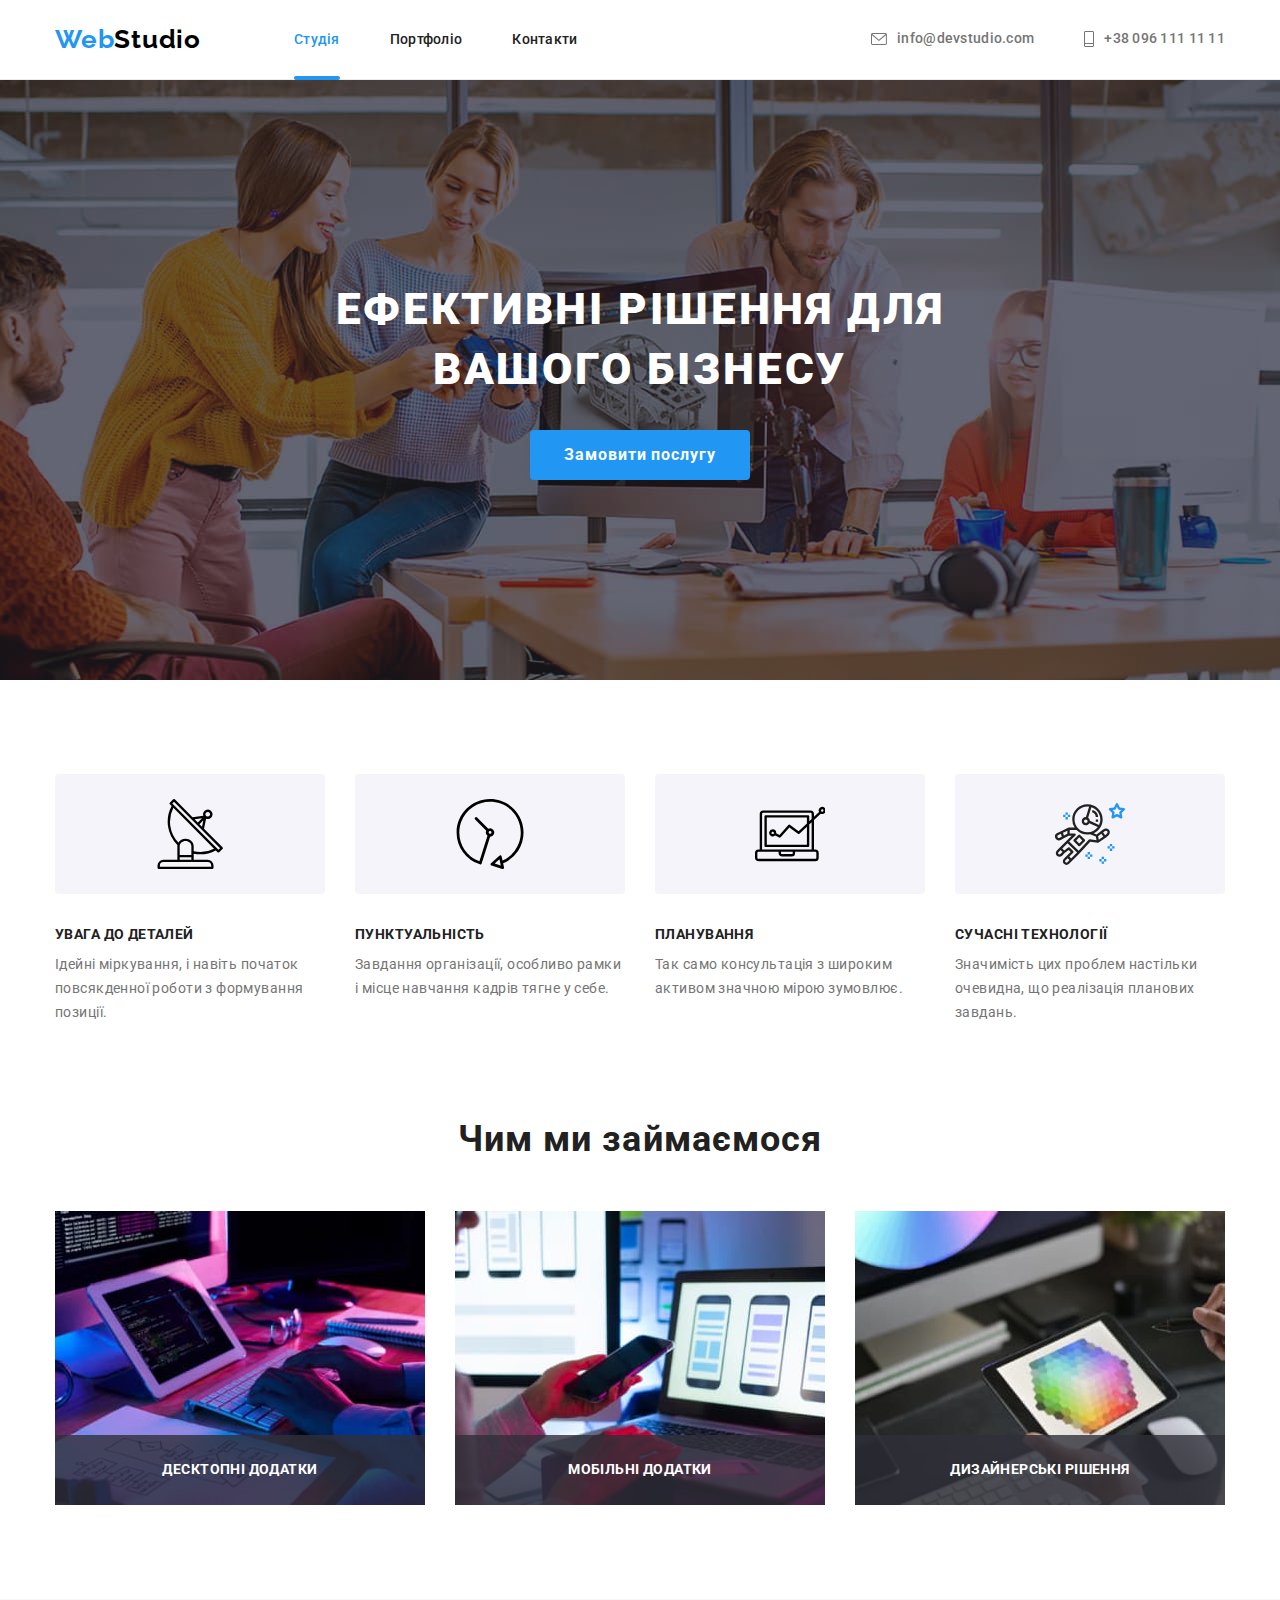
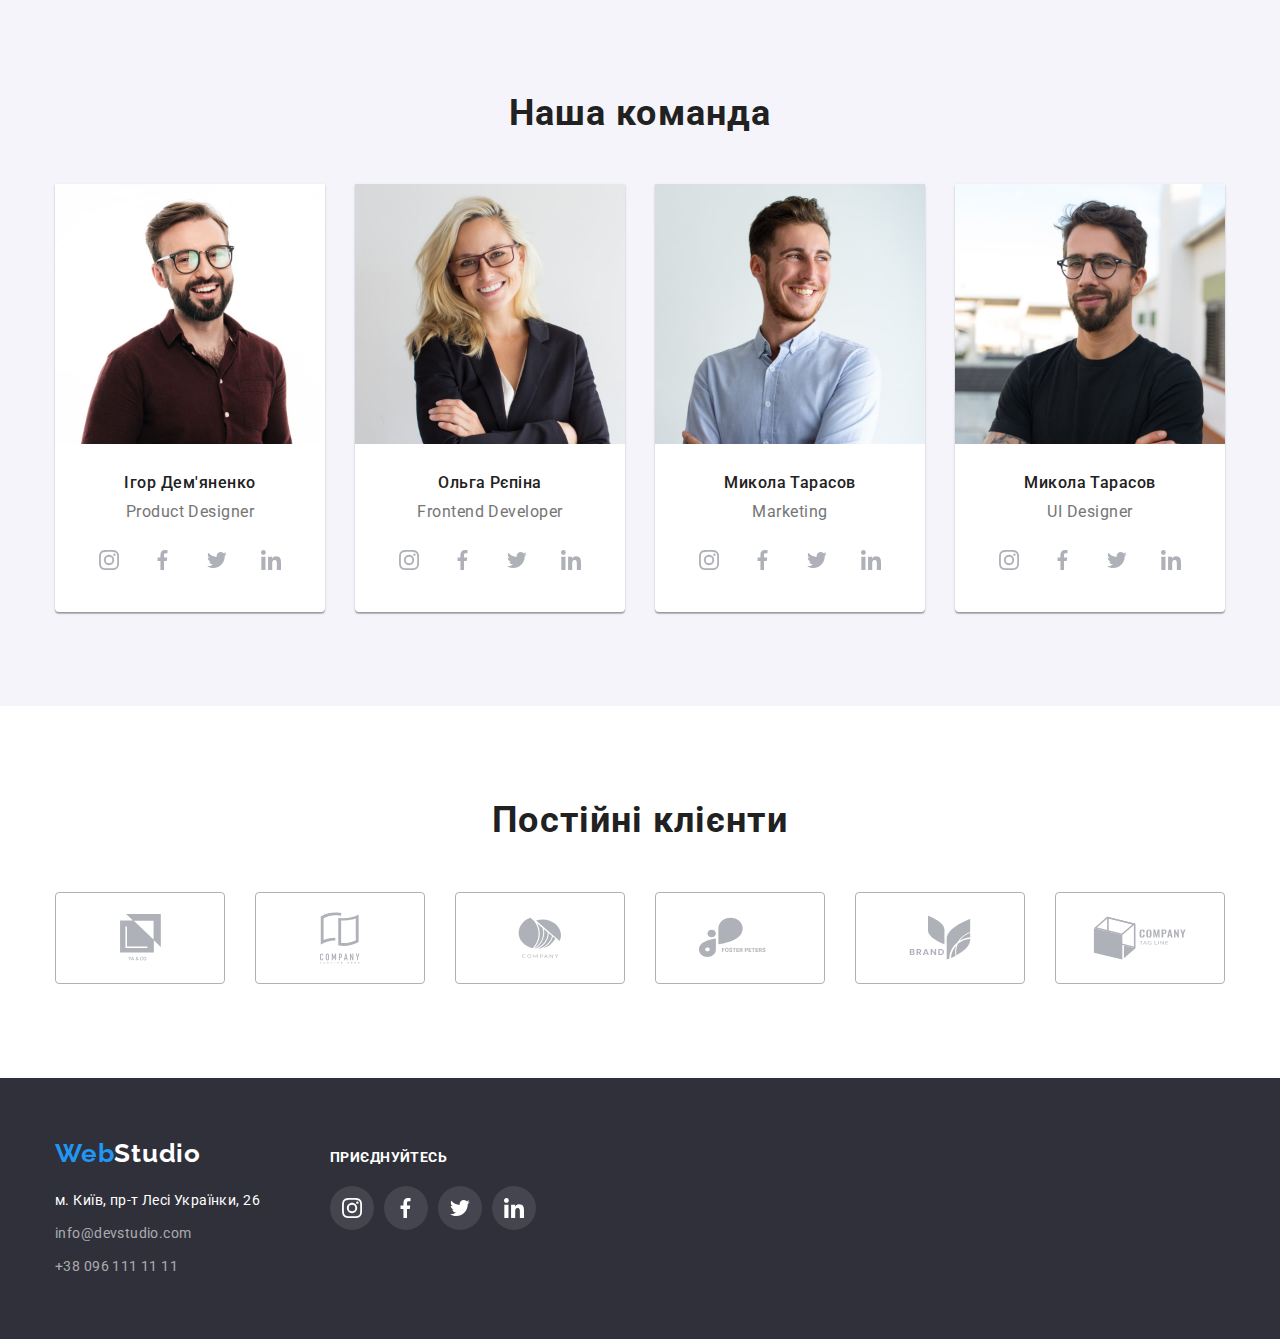
==== index.html @ a6748b1b "add hw05" ====
<!DOCTYPE html>
<html lang="uk">
<head>
	<meta charset="UTF-8">
	<meta http-equiv="X-UA-Compatible" content="IE=edge">
	<meta name="viewport" content="width=<device-width>, initial-scale=1.0">
	<title>WebStudio</title>
	<link href="https://fonts.googleapis.com/css2?family=Raleway:wght@700&family=Roboto:wght@400;500;700;900&display=swap" rel="stylesheet">
	<link rel="stylesheet" href="https://cdnjs.cloudflare.com/ajax/libs/modern-normalize/1.1.0/modern-normalize.min.css">
	<link rel="stylesheet" href="./css/styles.css">
</head>
<body>
<!-- HEADER -->
	<header class="header">
		<div class="container header-main">
			<a href="#" class="header-logo logo"><span>Web</span>Studio</a>
			<nav>
				<ul class="header-list">
					<li class="active"><a href="./index.html" class="header-link link">Студія</a></li>
					<li><a href="./portfolio.html" class="header-link link">Портфоліо</a></li>
					<li><a href="#" class="header-link link">Контакти</a></li>
				</ul>
			</nav>
			<ul class="header-item">	
				<li>
					<a href="mailto:info@devstudio.com" class="header-contacts link">
						<svg class="header-mail">
							<use href="./images/icons.svg#icon-mail"></use>
						</svg>
						info@devstudio.com
					</a>
				</li>
				<li>
					<a href="tel:+380961111111" class="header-contacts link">
						<svg class="header-phone">
							<use href="./images/icons.svg#icon-phone"></use>
						</svg>
						+38 096 111 11 11
					</a>
				</li>	
			</ul>
	   </div>
	</header>
   <main>
      <!-- DECISION -->
		<section class="decision section">
			<h1>Ефективні рішення для вашого бізнесу</h1>
		   <button data-modal-open class="button" type="button">Замовити послугу</button>
			<div data-modal class="backdrop is-hidden" >
				<div class="modal">
					<button data-modal-close class="modal-button" type="button">
						<svg width="11" height="11">
							<use href="./images/icons.svg#icon-close1"></use>
						</svg>
					</button>
				</div>
			</div>
		</section>
      <!-- ADVANTAGES -->
		<section class="advantages section">
			<div class="container">
				<h2 class="advantages-title title screen-reader">Переваги</h2>
				<ul class="advantages-list">
					<li>
						<svg width="70" height="70" class="advantages-svg">
							<use href="./images/icons.svg#icon-Vector1"></use>
						</svg>
						<h3 class="advantages-subtitle">УВАГА ДО ДЕТАЛЕЙ</h3>
						<p class="advantages-text">Ідейні міркування, і навіть початок повсякденної роботи з формування позиції.</p>
					</li>
					<li>
						<svg width="70" height="70" class="advantages-svg">
							<use href="./images/icons.svg#icon-Vector2"></use>
						</svg>
						<h3 class="advantages-subtitle">ПУНКТУАЛЬНІСТЬ</h3>
						<p class="advantages-text">Завдання організації, особливо рамки і місце навчання кадрів тягне у себе.</p>
					</li>
					<li>
						<svg width="70" height="70" class="advantages-svg">
							<use href="./images/icons.svg#icon-Vector3"></use>
						</svg>
						<h3 class="advantages-subtitle">ПЛАНУВАННЯ</h3>
						<p class="advantages-text">Так само консультація з широким активом значною мірою зумовлює.</p>
					</li>
					<li>
						<svg width="70" height="70" class="advantages-svg">
							<use href="./images/icons.svg#icon-Vector4"></use>
						</svg>
						<h3 class="advantages-subtitle">СУЧАСНІ ТЕХНОЛОГІЇ</h3>
						<p class="advantages-text">Значимість цих проблем настільки очевидна, що реалізація планових завдань.</p>
					</li>
				</ul>
		   </div>
		</section>
      <!-- DOING -->
		<section class="doing section">
				<h2 class="doing-title title">Чим ми займаємося</h2>
			<div class="container">	
				<ul class="doing-items">
					<li>
						<a href="" class="doing-link">
							<img src="./images/img1.jpg" alt="ноутбук на столі" width="370">
						</a>
						<div class="applications">
							Десктопні додатки
						</div>
					</li>
					<li>
						<a href="" class="doing-link" >
							<img src="./images/img2.jpg" alt="мобільний телефон і ноутбук" width="370">
						</a>
						<div class="applications">
							Мобільні додатки
						</div>
					</li>
					<li>
						<a href="" class="doing-link" >
							<img src="./images/img3.jpg" alt="планшет в руках" width="370">
						</a>
						<div class="applications">
							Дизайнерські рішення
						</div>
					</li>
				</ul>
			</div>
		</section>
      <!-- TEAM -->
		<section class="team section">
			<h2 class="team-title title">Наша команда</h2>
			<div class="container">
				<ul class="team-list">
					<li class="team-item">
						<img src="./images/img4.jpg" alt="Product Designer" width="270">
						<div class="team-content">
							<h3 class="team-subtitle">Ігор Дем'яненко</h3>
							<p class="team-text">Product Designer</p>
					   </div>
						<ul class="team-social">
							<li class="item-social">
								<a class="social-link" href="">
								<svg width="20" height="20">
									<use  href="./images/icons.svg#icon-instagram"></use>
								</svg>
							</a></li>
							<li class="item-social"><a class="social-link" href="">
								<svg width="20" height="20">
									<use  href="./images/icons.svg#icon-fb"></use>
								</svg>
							</a></li>
							<li class="item-social"><a class="social-link" href="">
								<svg width="20" height="20">
									<use  href="./images/icons.svg#icon-twitt"></use>
								</svg>
							</a></li>
							<li class="item-social"><a class="social-link" href="">
								<svg width="20" height="20">
									<use  href="./images/icons.svg#icon-linkedin"></use>
								</svg>
							</a></li>
						</ul>
					</li>
					<li class="team-item">
						<img src="./images/img5.jpg" alt="Frontend Developer" width="270">
						<div class="team-content">
							<h3 class="team-subtitle">Ольга Рєпіна</h3>
							<p class="team-text">Frontend Developer</p>
					   </div>
						<ul class="team-social">
							<li class="item-social">
								<a class="social-link" href="">
								<svg width="20" height="20">
									<use  href="./images/icons.svg#icon-instagram"></use>
								</svg>
							</a></li>
							<li class="item-social"><a class="social-link" href="">
								<svg width="20" height="20">
									<use  href="./images/icons.svg#icon-fb"></use>
								</svg>
							</a></li>
							<li class="item-social"><a class="social-link" href="">
								<svg width="20" height="20">
									<use  href="./images/icons.svg#icon-twitt"></use>
								</svg>
							</a></li>
							<li class="item-social"><a class="social-link" href="">
								<svg width="20" height="20">
									<use  href="./images/icons.svg#icon-linkedin"></use>
								</svg>
							</a></li>
						</ul>
					</li>
					<li class="team-item">
						<img src="./images/img6.jpg" alt="Marketing" width="270">
						<div class="team-content">
							<h3 class="team-subtitle">Микола Тарасов</h3>
							<p class="team-text">Marketing</p>
					   </div>
						<ul class="team-social">
							<li class="item-social">
								<a class="social-link" href="">
								<svg width="20" height="20">
									<use  href="./images/icons.svg#icon-instagram"></use>
								</svg>
							</a></li>
							<li class="item-social"><a class="social-link" href="">
								<svg width="20" height="20">
									<use  href="./images/icons.svg#icon-fb"></use>
								</svg>
							</a></li>
							<li class="item-social"><a class="social-link" href="">
								<svg width="20" height="20">
									<use  href="./images/icons.svg#icon-twitt"></use>
								</svg>
							</a></li>
							<li class="item-social"><a class="social-link" href="">
								<svg width="20" height="20">
									<use  href="./images/icons.svg#icon-linkedin"></use>
								</svg>
							</a></li>
						</ul>
					</li>
					<li class="team-item">
						<img src="./images/img7.jpg" alt="UI Designer" width="270">
						<div class="team-content">
							<h3 class="team-subtitle">Микола Тарасов</h3>
							<p class="team-text">UI Designer</p>
					   </div>
						<ul class="team-social">
							<li class="item-social">
								<a class="social-link" href="">
								<svg width="20" height="20">
									<use  href="./images/icons.svg#icon-instagram"></use>
								</svg>
							</a></li>
							<li class="item-social"><a class="social-link" href="">
								<svg width="20" height="20">
									<use  href="./images/icons.svg#icon-fb"></use>
								</svg>
							</a></li>
							<li class="item-social"><a class="social-link" href="">
								<svg width="20" height="20">
									<use  href="./images/icons.svg#icon-twitt"></use>
								</svg>
							</a></li>
							<li class="item-social"><a class="social-link" href="">
								<svg width="20" height="20">
									<use  href="./images/icons.svg#icon-linkedin"></use>
								</svg>
							</a></li>
						</ul>
					</li>
				</ul>
		   </div>
		</section>
		<!-- CLIENT -->
		<section class="client section">
			<div class="container">
				<h2 class="client-title title">
					Постійні клієнти
				</h2>
				<ul class="client-list">
					<li class="client-item">
						<a href="" class="client-link">
							<svg  width="41" height="46.7">
								<use href="./images/icons.svg#icon-group1"></use>
							</svg>
						</a>
					</li>
					<li class="client-item">
						<a href="" class="client-link">
							<svg width="40" height="52">
								<use href="./images/icons.svg#icon-group2"></use>
							</svg>
						</a>
					</li>
					<li class="client-item">
						<a href="" class="client-link">
							<svg width="43.46" height="41.18">
								<use href="./images/icons.svg#icon-group3"></use>
							</svg>
						</a>
					</li>
					<li class="client-item">
						<a href="" class="client-link">
							<svg width="84.44" height="40.62">
								<use href="./images/icons.svg#icon-group4"></use>
							</svg>
						</a>
					</li>
					<li class="client-item">
						<a href="" class="client-link">
							<svg width="62.54" height="45.43">
								<use href="./images/icons.svg#icon-group5"></use>
							</svg>
						</a>
					</li>
					<li class="client-item">
						<a href="" class="client-link">
							<svg width="93.79" height="43.93">
								<use href="./images/icons.svg#icon-group6"></use>
							</svg>
						</a>
					</li>
				</ul>
			</div>
		</section>
   </main>
<!-- FOOTER -->
	<footer class="footer">
		<div class="container footer-container">
			<div class="footer-left">
			<a href="" class="footer-logo logo"><span>Web</span>Studio</a>
			<address>
				<ul class="footer-list">
					<li>
						<a href="https://www.google.com.ua/maps/place/%D0%B1%D1%83%D0%BB%D1%8C%D0%B2%D0%B0%D1%80+%D0%9B%D0%B5%D1%81%D1%96+%D0%A3%D0%BA%D1%80%D0%B0%D1%97%D0%BD%D0%BA%D0%B8,+26,+%D0%9A%D0%B8%D1%97%D0%B2,+02000/@50.4265841,30.5361971,17z/data=!3m1!4b1!4m5!3m4!1s0x40d4cf0e033ecbe9:0x57a4dffefec77da0!8m2!3d50.4265807!4d30.5383858?hl=ua" class="footer-link link-map" target="_blank">м. Київ, пр-т Лесі Українки, 26</a>
					</li>
					<li>
						<a href="mailto:info@devstudio.com" class="footer-link">info@devstudio.com</a>
					</li>
					<li>
						<a href="tel:+380961111111" class="footer-link">+38 096 111 11 11</a>
					</li>
				</ul>
			</address>
		   </div>
			<div class="footer-right">
            <p class="footer-text">приєднуйтесь</p>
				<ul class="footer-items">
					<li class="footer-item">
						<a href="#" class="footer-icon">
							<svg width="20" height="20">
								<use href="./images/icons.svg#icon-instagram"></use>
							</svg>
						</a>
					</li>
					<li class="footer-item">
						<a href="#" class="footer-icon">
							<svg width="20" height="20">
								<use href="./images/icons.svg#icon-fb"></use>
							</svg>
						</a>
					</li>
					<li class="footer-item">
						<a href="#" class="footer-icon">
							<svg width="20" height="20">
								<use href="./images/icons.svg#icon-twitt"></use>
							</svg>
						</a>
					</li>
					<li class="footer-item">
						<a href="#" class="footer-icon">
							<svg width="20" height="20">
								<use href="./images/icons.svg#icon-linkedin"></use>
							</svg>
						</a>
					</li>
				</ul>
			</div>
	   </div>
	</footer>
	<script src="./js/modal.js"></script>
</body>
</html>
---- css/styles.css ----
:root {
  --ff-Roboto: "Roboto", sans-serif;
  --ff-Raleway: "Raleway", sans-serif;
  --main-color-text: #757575;
  --secondary-color-text: #212121;
  --white-color-text: #ffffff;
  --black-color-text: #000000;
  --accent-color: #2196f3;
  --bg-color: #2f303a;
  --button-bg-color: #f5f4fa;
  --footer-link-color: rgba(255, 255, 255, 0.6);
  --team-item-shadow: 0px 1px 3px rgba(0, 0, 0, 0.12),
    0px 1px 1px rgba(0, 0, 0, 0.14), 0px 2px 1px rgba(0, 0, 0, 0.2);
  --works-button-shadow: 0px 3px 1px rgba(0, 0, 0, 0.1),
    0px 1px 2px rgba(0, 0, 0, 0.08), 0px 2px 2px rgba(0, 0, 0, 0.12);
  --header-border: #ececec;
  --margin-li-item: 30px;
  --social-link-color: #afb1b8;
}

h1,
h2,
h3,
h4,
h5,
h6,
p {
  margin: 0;
}

ul,
li {
  margin: 0;
  padding: 0;
}

img {
  display: block;
  max-width: 100%;
  height: auto;
}

body {
  font-family: var(--ff-Roboto);
  color: var(--main-color-text);
  margin: 0;
  padding: 0;
  font-size: 14px;
}
/* font-family: 'Raleway', sans-serif;
font-family: 'Roboto', sans-serif; */

.screen-reader {
  position: absolute;
  white-space: nowrap;
  width: 1px;
  height: 1px;
  overflow: hidden;
  border: 0;
  padding: 0;
  clip: rect(0 0 0 0);
  clip-path: inset(50%);
  margin: -1px;
}

.container {
  max-width: 1200px;
  width: 100%;
  padding: 0 15px;
  margin: 0 auto;
}
/*================= HEADER ======================*/
.header {
  border-bottom: 1px solid var(--header-border);
}

.header-main {
  display: flex;
  align-items: center;
}

.header-logo {
  margin-right: 93px;
}

.logo {
  font-family: var(--ff-Raleway);
  font-weight: 700;
  font-size: 26px;
  line-height: 1.19;
  letter-spacing: 0.03em;
  color: var(--black-color-text);
  text-decoration: none;
}

.logo span {
  color: var(--accent-color);
}

.header-list {
  display: flex;

  list-style: none;
}

.header-list li:not(:last-child) {
  margin-right: 50px;
}

.link {
  font-weight: 500;
  line-height: 1.14;
  letter-spacing: 0.02em;
  text-decoration: none;
}

.header-link {
  display: block;
  padding: 32px 0 31px;

  color: var(--secondary-color-text);

  transition: color 250ms cubic-bezier(0.4, 0, 0.2, 1);
}

.header-link:hover,
.header-link:focus {
  color: var(--accent-color);
}

.active .header-link {
  color: var(--accent-color);
}
.active {
  position: relative;
}
.active::after {
  content: " ";
  position: absolute;
  bottom: -1px;

  width: 100%;
  height: 4px;
  border-radius: 4px;
  background-color: var(--accent-color);
  display: inline-block;
}

.header-item {
  display: flex;
  margin-left: auto;

  list-style: none;
}

.header-item li:not(:last-child) {
  margin-right: 50px;
}

.header-contacts {
  display: flex;
  align-items: center;
  justify-content: center;

  fill: var(--main-color-text);
  color: var(--main-color-text);

  transition: fill 250ms cubic-bezier(0.4, 0, 0.2, 1),
    color 250ms cubic-bezier(0.4, 0, 0.2, 1);
}

.header-contacts:hover,
.header-contacts:focus {
  fill: var(--accent-color);
  color: var(--accent-color);
}

.header-mail {
  width: 16px;
  height: 12px;
  margin-right: 10px;
}

.header-phone {
  width: 10px;
  height: 16px;
  margin-right: 10px;
}

/* ======================SECTION DECISION ====================*/
.section {
  padding: 94px 0;
}

.decision {
  max-width: 1600px;
  min-height: 600px;
  margin: 0 auto;
  padding: 200px 0;
  background-color: var(--bg-color);
  text-align: center;
  background-image: linear-gradient(
      to right,
      rgba(47, 48, 58, 0.4),
      rgba(47, 48, 58, 0.4)
    ),
    url("../images/bg.jpg");
  background-repeat: no-repeat;
  background-size: cover;
  background-position: center;
}

.decision h1 {
  max-width: 700px;
  margin: 0 auto var(--margin-li-item);

  font-weight: 900;
  font-size: 44px;
  line-height: 1.36;
  letter-spacing: 0.06em;

  text-transform: uppercase;
  color: var(--white-color-text);
}

.button {
  display: block;
  margin: 0 auto;
  padding: 8px 32px;

  font-family: var(--ff-Roboto);
  font-weight: 700;
  font-size: 16px;
  line-height: 1.88;
  letter-spacing: 0.06em;
  color: var(--white-color-text);
  background-color: var(--accent-color);
  border-radius: 4px;
  border: 2px solid var(--accent-color);
  cursor: pointer;

  transition: background-color 250ms cubic-bezier(0.4, 0, 0.2, 1),
    color 250ms cubic-bezier(0.4, 0, 0.2, 1);
}

.button:hover {
  background-color: var(--white-color-text);
  color: var(--accent-color);
}

.backdrop {
  position: fixed;
  top: 0;
  left: 0;

  width: 100%;
  height: 100%;

  background-color: rgba(0, 0, 0, 0.2);

  opacity: 1;

  transition: opacity 250ms cubic-bezier(0.4, 0, 0.2, 1);
}

.backdrop.is-hidden {
  opacity: 0;
  pointer-events: none;
  visibility: hidden;
}

.backdrop.is-hidden .modal {
  transform: translate(-50%, -50%) scale(1.1);
  opacity: 0;
}

.modal {
  position: absolute;
  top: 50%;
  left: 50%;

  max-width: 528px;
  width: 100%;
  height: 581px;
  padding: 15px;

  background-color: var(--white-color-text);

  transform: translate(-50%, -50%) scale(1);

  opacity: 1;

  transition: transform 250ms cubic-bezier(0.4, 0, 0.2, 1),
    opacity 250ms cubic-bezier(0.4, 0, 0.2, 1);
}

.modal-button {
  position: absolute;
  top: 8px;
  right: 8px;
  padding: 0;
  margin: 0;

  display: flex;
  justify-content: center;
  align-items: center;

  width: 30px;
  height: 30px;

  border-radius: 50%;
  background-color: var(--white-color-text);
  border: 1px solid rgba(0, 0, 0, 0.1);

  transition: border 250ms cubic-bezier(0.4, 0, 0.2, 1),
    fill 250ms cubic-bezier(0.4, 0, 0.2, 1);
}

.modal-button:hover svg {
  fill: var(--accent-color);
}

/* =================SECTION ADVANTAGES ==================*/

.advantages {
  padding-bottom: 0;
}

.advantages-list {
  display: flex;
  flex-wrap: wrap;
  justify-content: space-between;

  list-style: none;
}

.advantages-list li {
  flex-basis: calc((100% - 90px) / 4);
}

.advantages-list li:not(:last-child) {
  margin-right: 30px;
}

.advantages-svg {
  margin-bottom: 30px;
  padding: 25px 100px;

  width: 270px;
  height: 120px;
  background-color: var(--button-bg-color);
  border-radius: 4px;
}

.advantages-svg use {
  margin: 0 auto;
}

.advantages-subtitle {
  margin-bottom: 10px;

  font-size: 14px;
  line-height: 1.14;
  letter-spacing: 0.03em;
  text-transform: uppercase;
  color: var(--secondary-color-text);
}

.advantages-text {
  line-height: 1.71;
  letter-spacing: 0.03em;
}
/*======================SECTION DOING ====================*/

.doing-title {
  margin-bottom: 50px;
}

.title {
  font-size: 36px;
  line-height: 1.16;
  text-align: center;
  letter-spacing: 0.03em;
  color: var(--secondary-color-text);
}

.doing-items {
  display: flex;
  flex-wrap: wrap;
  justify-content: space-between;

  list-style: none;
}

.doing-items li {
  position: relative;
  flex-basis: calc((100% - 60px) / 3);
}

.doing-items li:not(:last-child) {
  margin-right: 30px;
}

.applications {
  position: absolute;
  bottom: 0;
  left: 0;

  width: 100%;
  display: flex;
  justify-content: center;
  padding: 27px 10px;

  font-weight: 700;
  font-size: 14px;
  line-height: 1.14;
  letter-spacing: 0.03em;
  text-transform: uppercase;
  background-color: rgba(47, 48, 58, 0.8);

  color: var(--white-color-text);
}

/*=================== SECTION TEAM =================*/

.team {
  background-color: var(--button-bg-color);
}

.team-title {
  margin-bottom: 50px;
}

.team-list {
  display: flex;
  flex-wrap: wrap;
  justify-content: space-between;

  list-style: none;
}

.team-item {
  flex-basis: calc((100% - 90px) / 4);

  background-color: var(--white-color-text);
  box-shadow: var(--team-item-shadow);
  border-radius: 0px 0px 4px 4px;
}

.team-item:not(:last-child) {
  margin-right: 30px;
}

.team-content {
  padding: 30px 15px 16px 15px;
  text-align: center;
}

.team-subtitle {
  margin-bottom: 10px;

  font-weight: 500;
  font-size: 16px;
  line-height: 1.18;
  letter-spacing: 0.03em;
  color: var(--secondary-color-text);
}

.team-text {
  font-size: 16px;
  line-height: 1.18;
  letter-spacing: 0.03em;
}

.item-social:not(:last-child) {
  margin-right: 10px;
}
.team-social {
  padding: 0 32px 30px 32px;
  display: flex;
  justify-content: space-between;
  align-items: center;
  list-style: none;
}

.social-link {
  display: inline-flex;
  align-items: center;
  justify-content: center;

  width: 44px;
  height: 44px;
  border-radius: 50%;
  fill: var(--social-link-color);
  transition: background-color 250ms cubic-bezier(0.4, 0, 0.2, 1),
    fill 250ms cubic-bezier(0.4, 0, 0.2, 1);
}

.social-link:hover {
  background-color: var(--accent-color);
  fill: var(--white-color-text);
}

/*=================SECTION CLIENT==================== */

.client-title {
  margin-bottom: 50px;
}

.client-list {
  display: flex;
  justify-content: space-between;

  list-style: none;
}

.client-item:not(:last-child) {
  margin-right: 30px;
}

.client-link {
  display: flex;
  align-items: center;
  justify-content: center;

  width: 170px;
  height: 92px;
  margin: 0 auto;

  border: 1px solid var(--social-link-color);
  border-radius: 4px;
  fill: var(--social-link-color);

  transition: fill 250ms cubic-bezier(0.4, 0, 0.2, 1),
    border 250ms cubic-bezier(0.4, 0, 0.2, 1);
}

.client-link:hover {
  fill: var(--accent-color);
  border: 1px solid var(--accent-color);
}
/*=======================FOOTER ======================*/
.footer {
  padding: 60px 0;
  background-color: var(--bg-color);
}

.footer-container {
  display: flex;
}

.footer-left {
  margin-right: 70px;
}

.footer-logo {
  display: block;
  margin-bottom: 20px;

  color: var(--white-color-text);
}

.footer-list {
  font-style: normal;
  list-style: none;
}

.footer-list li:not(:last-child) {
  margin-bottom: 9px;
}

.footer-link {
  text-decoration: none;
  line-height: 1.71;
  letter-spacing: 0.03em;
  color: var(--footer-link-color);

  transition: color 250ms cubic-bezier(0.4, 0, 0.2, 1);
}

.link-map {
  color: var(--white-color-text);

  transition: color 250ms cubic-bezier(0.4, 0, 0.2, 1);
}

.footer-link:hover,
.footer-link:focus {
  color: var(--white-color-text);
}

.link-map:hover,
.link-map:active {
  color: var(--footer-link-color);
}

.footer-right {
  padding-top: 12px;
}
.footer-text {
  margin-bottom: 20px;

  font-weight: 700;
  line-height: 1.14;
  letter-spacing: 0.03em;
  text-transform: uppercase;
  color: var(--white-color-text);
}

.footer-items {
  display: flex;

  list-style: none;
}

.footer-item:not(:last-child) {
  margin-right: 10px;
}

.footer-icon {
  display: flex;
  align-items: center;
  justify-content: center;

  width: 44px;
  height: 44px;
  border-radius: 50%;
  background-color: rgba(255, 255, 255, 0.1);
  fill: var(--white-color-text);

  transition: background-color 250ms cubic-bezier(0.4, 0, 0.2, 1);
}

.footer-icon:hover {
  background-color: var(--accent-color);
}

/*================ PAGE PORTFOLIO===================*/

/* ===================SECTION PORTFOLIO =================*/

.works-item {
  display: flex;
  justify-content: center;
  margin-bottom: 50px;

  list-style: none;
}

.works-item li:not(:last-child) {
  margin-right: 8px;
}

.works-button {
  display: block;
  padding: 6px 22px;
  font-family: var(--ff-Roboto);
  font-weight: 500;
  font-size: 16px;
  line-height: 1.62;
  text-align: center;
  letter-spacing: 0.03em;
  border: none;
  border-radius: 4px;
  color: var(--secondary-color-text);
  background-color: var(--button-bg-color);
  cursor: pointer;

  transition: background-color 250ms cubic-bezier(0.4, 0, 0.2, 1),
    color cubic-bezier(0.4, 0, 0.2, 1), box-shadow cubic-bezier(0.4, 0, 0.2, 1);
}

.works-button:hover,
.works-button:focus {
  color: var(--white-color-text);
  background-color: var(--accent-color);
  box-shadow: var(--works-button-shadow);
}

.works-list {
  display: flex;
  flex-wrap: wrap;
  justify-content: space-between;

  list-style: none;
}

.works-list li {
  margin-right: 30px;
  margin-bottom: 30px;
  flex-basis: calc((100% - 60px) / 3);

  border: 1px solid var(--header-border);

  transition: box-shadow 250ms cubic-bezier(0.4, 0, 0.2, 1);
}

.works-list li:nth-child(3n) {
  margin-right: 0;
}

.works-list li:nth-last-child(-n + 3) {
  margin-bottom: 0;
}

.works-list li:hover {
  box-shadow: var(--works-button-shadow);
}

.works-image {
  overflow: hidden;
  position: relative;
}

/* .works-link:hover::before {
  opacity: 1;
} */

/* .works-link::before {
  display: inline-block;
  position: absolute;
  content: "";

  width: 100%;
  height: 100%;

  background-color: rgba(33, 150, 243, 0.9);

  transform: translateY(100%);

  transition: transform 250ms cubic-bezier(0.4, 0, 0.2, 1);

   opacity: 0; 
} */

.works-modal {
  position: absolute;
  top: 0;
  left: 0;

  padding: 63px 24px;

  font-weight: 400;
  font-size: 18px;
  line-height: 1.56;
  letter-spacing: 0.03em;

  color: var(--white-color-text);
  background-color: rgba(33, 150, 243, 0.9);

  transform: translateY(100%);

  transition: transform 250ms cubic-bezier(0.4, 0, 0.2, 1);

  /* opacity: 0; */
}

.works-list li:hover .works-link::before {
  transform: translateY(0);
}

.works-list li:hover .works-modal {
  transform: translateY(0);
}

.works-content {
  padding: 20px 24px;
}

.works-title {
  margin-bottom: 4px;

  font-size: 18px;
  line-height: 2;
  letter-spacing: 0.06em;
  color: var(--secondary-color-text);
}

.works-text {
  font-size: 16px;
  line-height: 1.88;
  letter-spacing: 0.03em;
  color: var(--main-color-text);
}
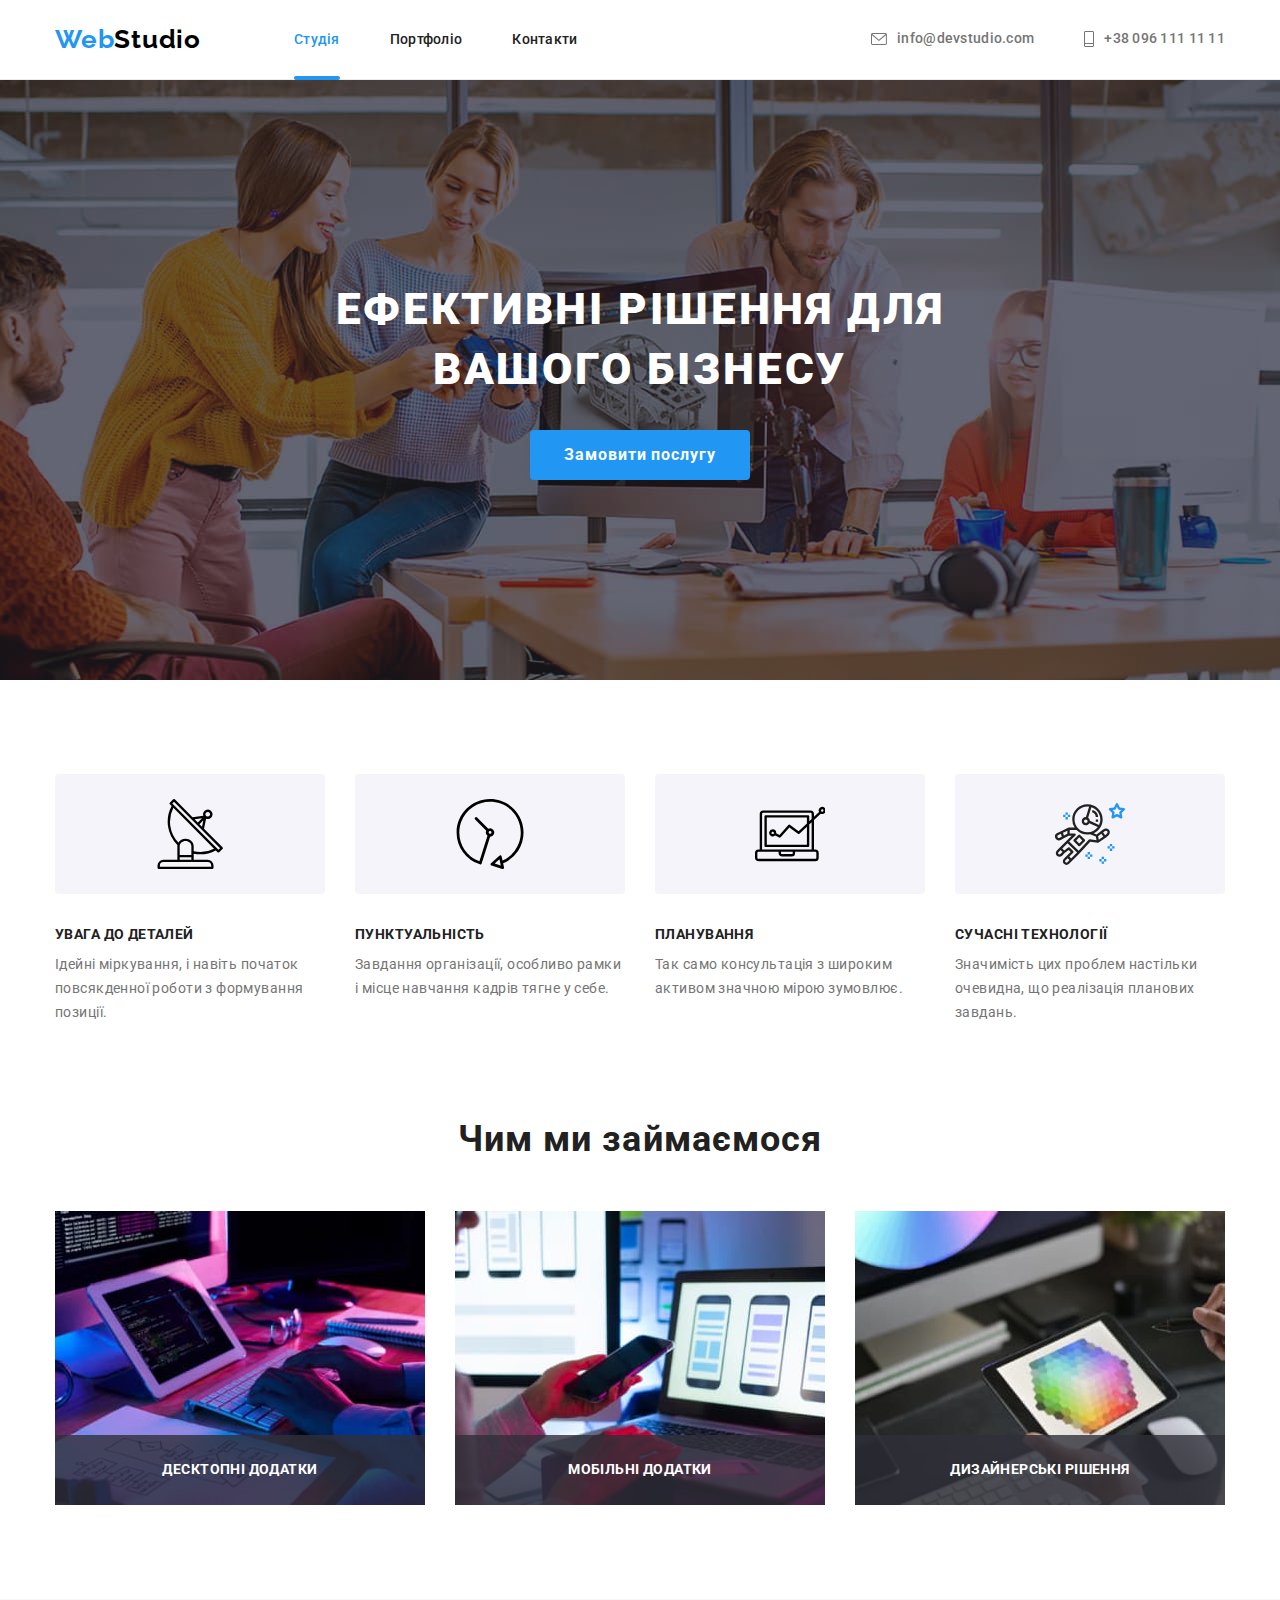
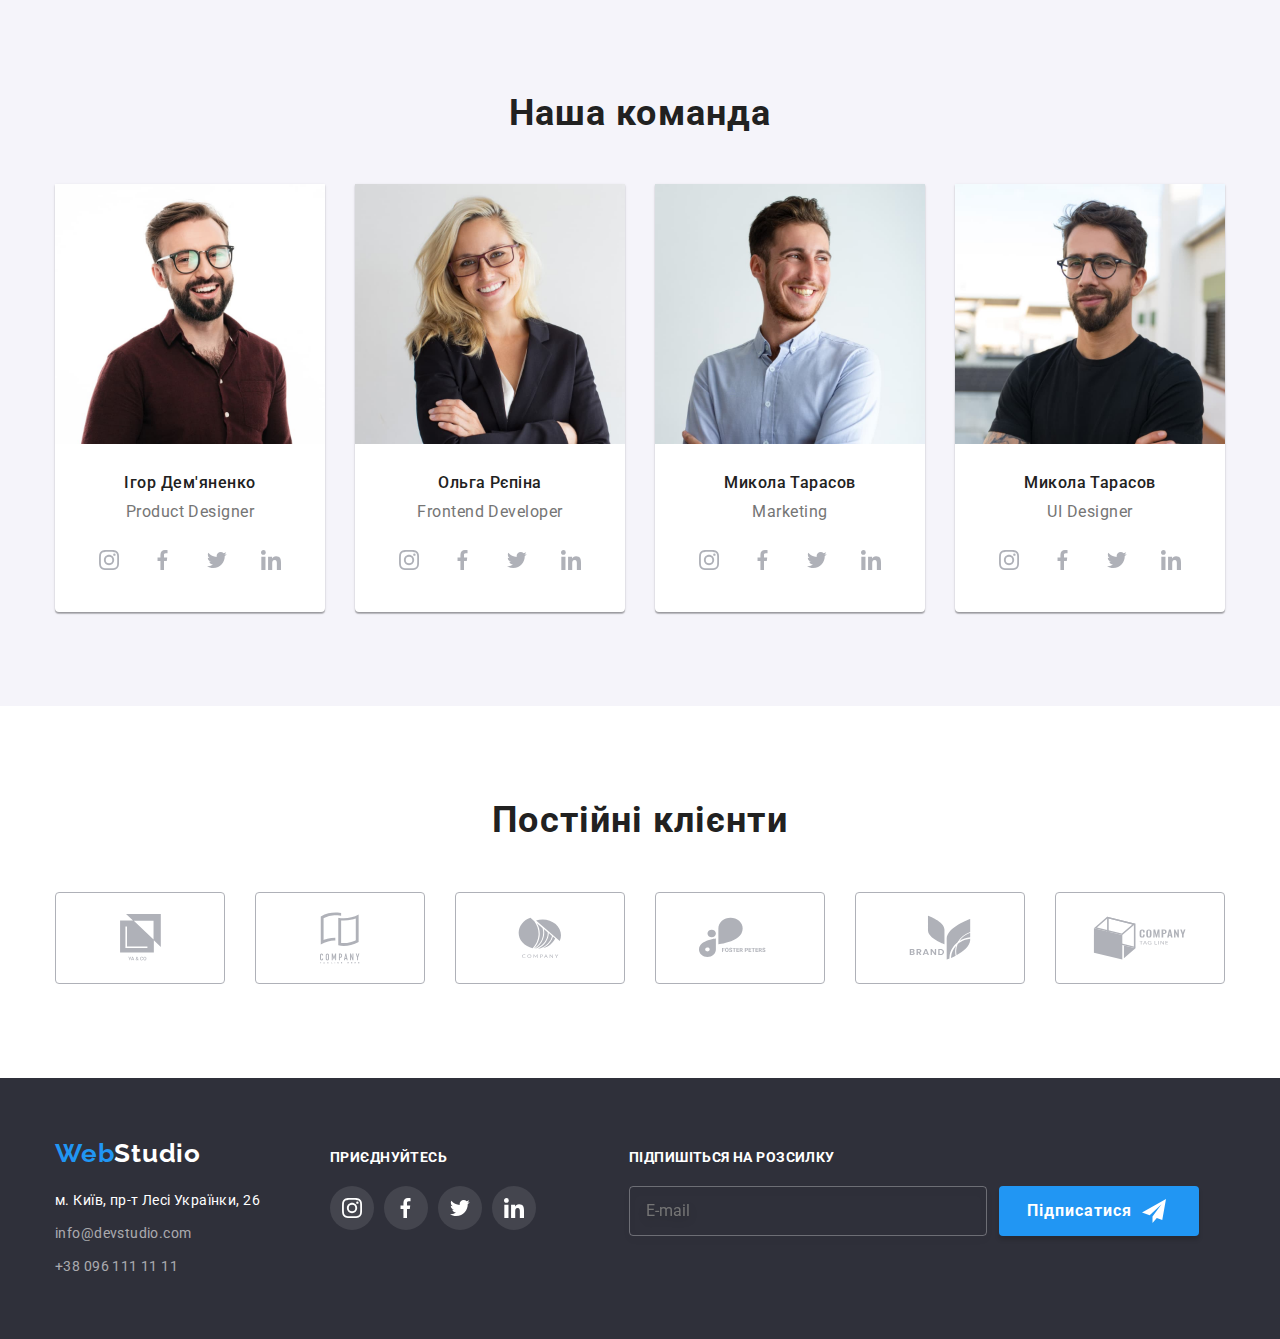
==== commit 9ac79dac: "add footer form" ====
--- a/index.html
+++ b/index.html
@@ -325,7 +325,7 @@
 			</address>
 		   </div>
 			<div class="footer-right">
-            <p class="footer-text">приєднуйтесь</p>
+            <p class="footer-text text">приєднуйтесь</p>
 				<ul class="footer-items">
 					<li class="footer-item">
 						<a href="#" class="footer-icon">
@@ -357,6 +357,18 @@
 					</li>
 				</ul>
 			</div>
+			<div class="footer-sub">
+				<p class="form-text text">Підпишіться на розсилку</p>
+				<form action="" class="footer-form">
+					<input class="footer-input" type="email" name="email" placeholder="E-mail">
+					<button class="button-form" type="submit">
+						Підписатися
+						<svg class="button-icon" width="24" height="24">
+							<use href="./images/icons.svg#icon-send"></use>
+						</svg>
+					</button>
+				</form>
+			</div>
 	   </div>
 	</footer>
 	<script src="./js/modal.js"></script>
--- a/css/styles.css
+++ b/css/styles.css
@@ -596,8 +596,10 @@
 
 .footer-right {
   padding-top: 12px;
-}
-.footer-text {
+  margin-right: 93px;
+}
+
+.text {
   margin-bottom: 20px;
 
   font-weight: 700;
@@ -633,6 +635,69 @@
 
 .footer-icon:hover {
   background-color: var(--accent-color);
+}
+
+/* ===================FOOTER FORM ===================*/
+.footer-sub {
+  padding-top: 12px;
+}
+
+.footer-form {
+  display: flex;
+  align-items: center;
+}
+
+.footer-input {
+  padding: 0;
+  padding-left: 16px;
+  margin-right: 12px;
+
+  width: 358px;
+  height: 50px;
+
+  border: 1px solid rgba(255, 255, 255, 0.3);
+  filter: drop-shadow(0px 4px 4px rgba(0, 0, 0, 0.15));
+  border-radius: 4px;
+  background-color: transparent;
+
+  font-size: 16px;
+  color: var(--white-color-text);
+}
+
+.footer-input:focus {
+  outline: none;
+  border-color: var(--accent-color);
+}
+
+.button-form {
+  padding: 10px 28px;
+  width: 200px;
+
+  display: inline-flex;
+  align-items: center;
+
+  background-color: var(--accent-color);
+  box-shadow: 0px 4px 4px rgba(0, 0, 0, 0.15);
+  border-radius: 4px;
+  border: none;
+  font-family: var(--ff-Roboto);
+  font-weight: 700;
+  font-size: 16px;
+  line-height: 1.88;
+  letter-spacing: 0.06em;
+  color: var(--white-color-text);
+
+  cursor: pointer;
+  transition: background-color 250ms cubic-bezier(0.4, 0, 0.2, 1);
+}
+
+.button-form:hover,
+.button-form:focus {
+  background-color: rgba(255, 255, 255, 0.1);
+}
+
+.button-icon {
+  margin-left: 10px;
 }
 
 /*================ PAGE PORTFOLIO===================*/
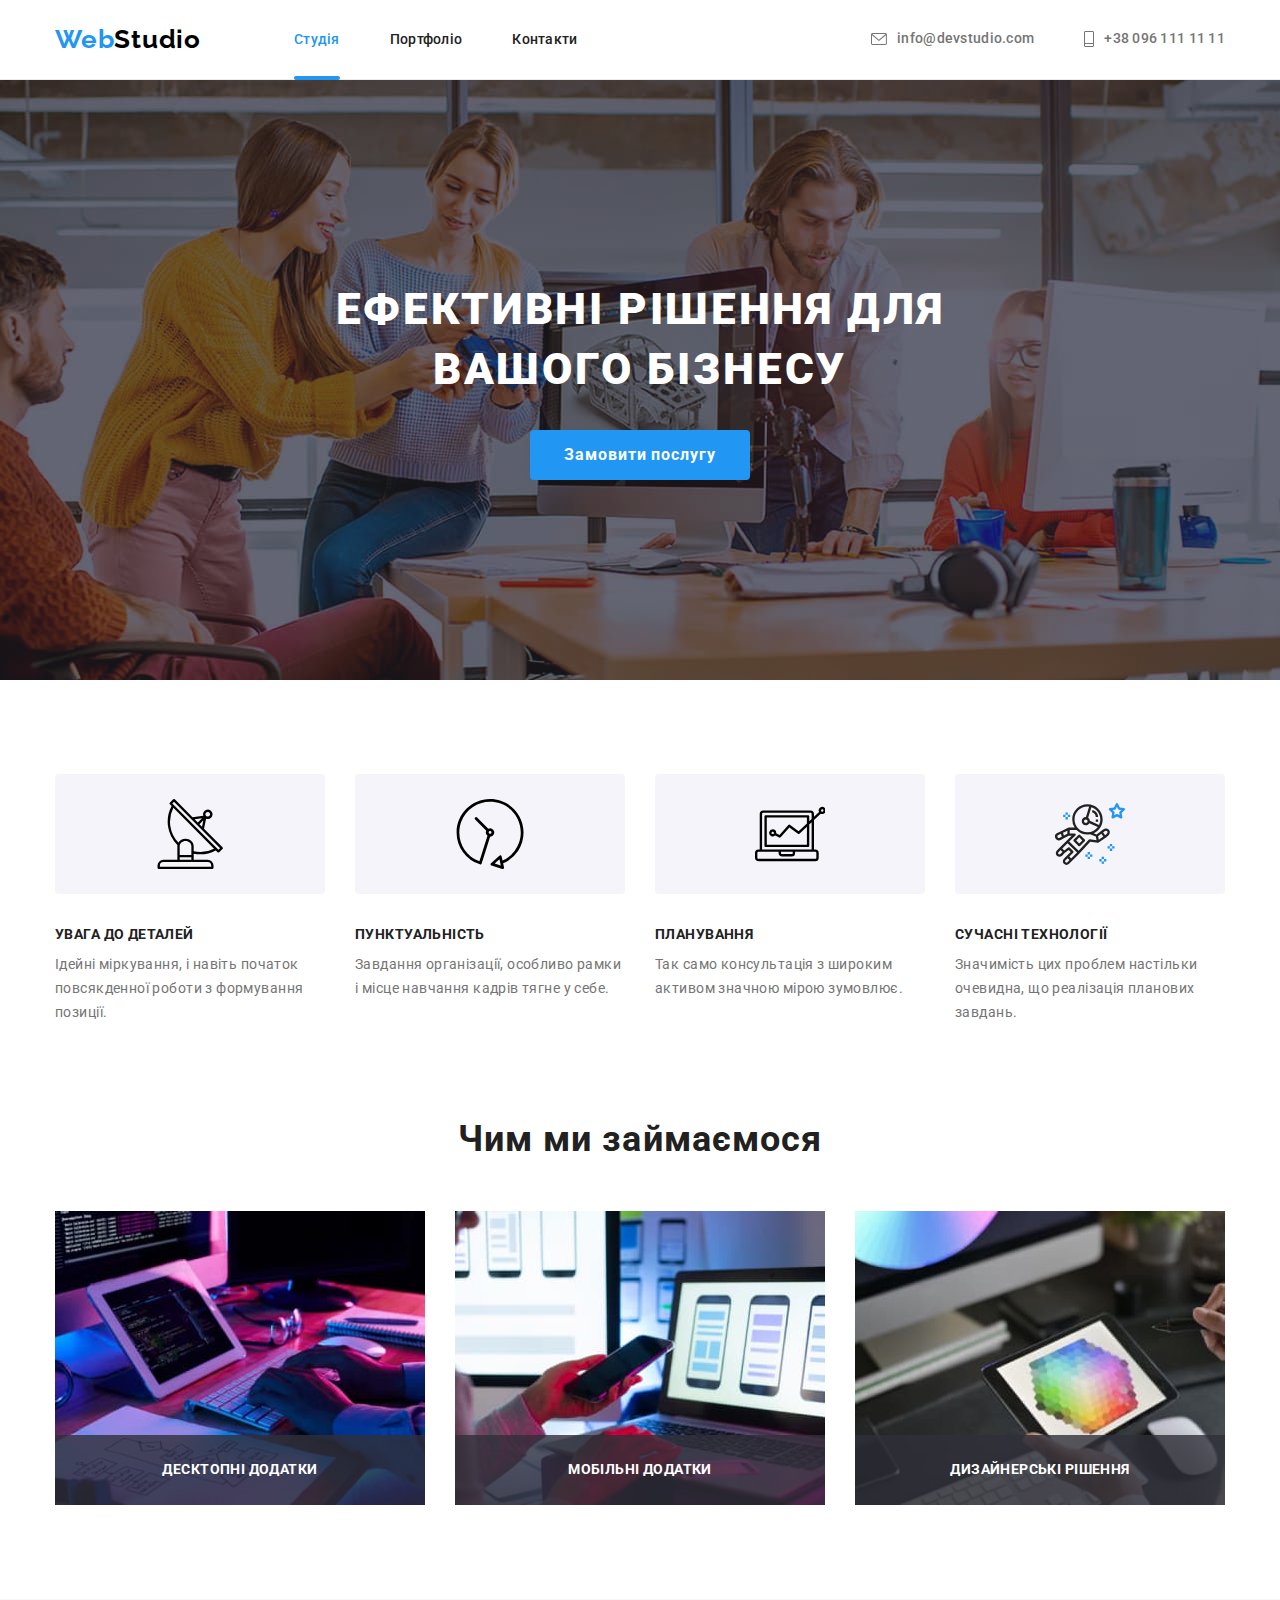
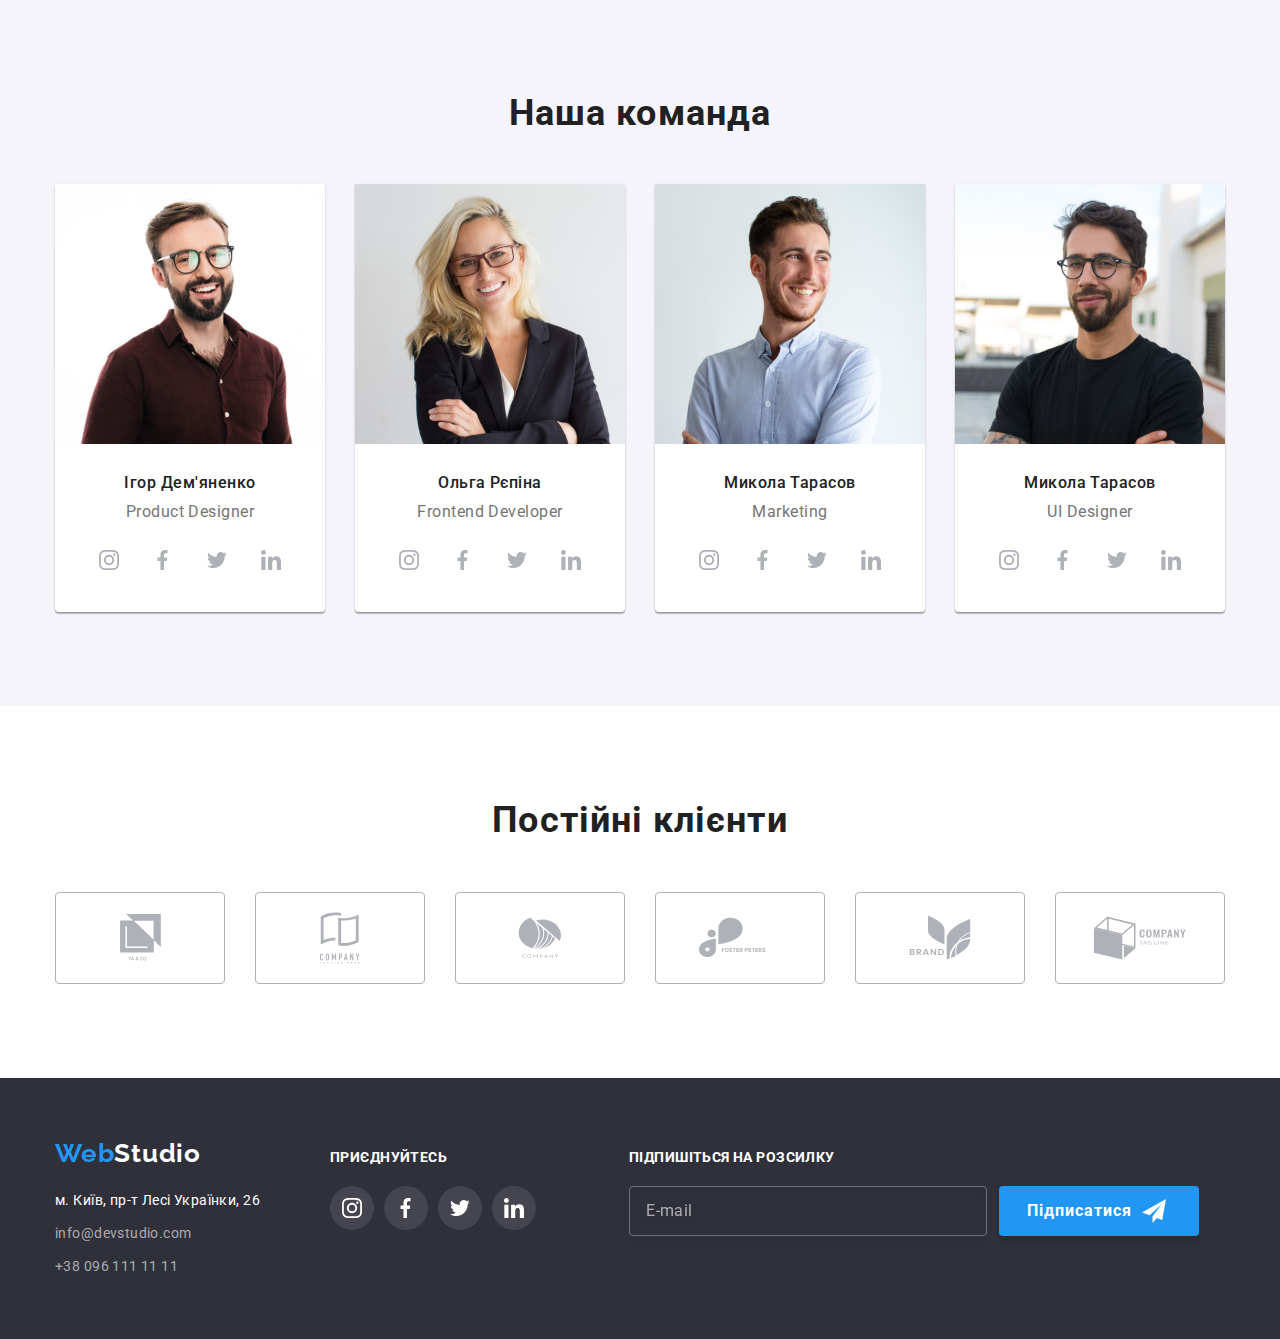
==== commit c6078fea: "add form to modal" ====
--- a/index.html
+++ b/index.html
@@ -48,6 +48,31 @@
 		   <button data-modal-open class="button" type="button">Замовити послугу</button>
 			<div data-modal class="backdrop is-hidden" >
 				<div class="modal">
+					<form action="" class="decision-form">
+						<p class="decision-form-text">Залиште свої дані, ми вам передзвонимо</p>
+						<p class="form-field">
+							<label for="user-name">Ім'я</label>
+							<input type="text" name="user-name" id="user-name">
+						</p>
+						<p class="form-field">
+							<label for="user-phone">Телефон</label>
+							<input type="phone" name="user-phone" id="user-name">
+						</p>
+						<p class="form-field">
+							<label for="">Пошта</label>
+							<input type="email" name="user-email" id="user-email">
+						</p>
+						<p class="form-field">
+							<label for="coments">Коментар</label>
+							<textarea name="coments" id="coments" placeholder="Введіть текст"></textarea>
+						</p>
+
+						<div class="form-check">
+							<input type="checkbox" name="terms" value="agreement" id="agreement">
+							<label for="agreement">Погоджуюся з розсилкою та приймаю <a href="#" class="agreement-icon">Умови договору</a></label>
+						</div>
+						<button class="decision-button" type="submit">Відправити</button>
+					</form>
 					<button data-modal-close class="modal-button" type="button">
 						<svg width="11" height="11">
 							<use href="./images/icons.svg#icon-close1"></use>
@@ -358,9 +383,11 @@
 				</ul>
 			</div>
 			<div class="footer-sub">
-				<p class="form-text text">Підпишіться на розсилку</p>
 				<form action="" class="footer-form">
-					<input class="footer-input" type="email" name="email" placeholder="E-mail">
+					<div class="footer-send">
+						<label for="footer-email">Підпишіться на розсилку</label>
+						<input class="footer-input" type="email" name="email" id="footer-email" placeholder="E-mail">
+					</div>
 					<button class="button-form" type="submit">
 						Підписатися
 						<svg class="button-icon" width="24" height="24">
--- a/css/styles.css
+++ b/css/styles.css
@@ -282,7 +282,6 @@
   max-width: 528px;
   width: 100%;
   height: 581px;
-  padding: 15px;
 
   background-color: var(--white-color-text);
 
@@ -320,6 +319,99 @@
   fill: var(--accent-color);
 }
 
+/* =================MODAL FORM===================== */
+
+.decision-form {
+  width: 100%;
+  padding: 40px;
+}
+.decision-form-text {
+  margin-bottom: 12px;
+
+  font-weight: 700;
+  font-size: 20px;
+  line-height: 1.15;
+  text-align: center;
+  letter-spacing: 0.03em;
+  color: var(--secondary-color-text);
+}
+
+.form-field {
+  display: flex;
+  flex-direction: column;
+  align-items: flex-start;
+  margin-bottom: 10px;
+}
+
+.form-field label {
+  margin-bottom: 4px;
+
+  font-size: 12px;
+  line-height: 1.16;
+  letter-spacing: 0.01em;
+  color: var(--main-color-text);
+}
+
+.form-field input {
+  width: 100%;
+  padding: 14px;
+
+  border: 1px solid rgba(33, 33, 33, 0.2);
+  border-radius: 4px;
+}
+
+.form-field textarea {
+  width: 100%;
+  height: 120px;
+  padding: 12px 16px;
+  margin-bottom: 10px;
+  resize: none;
+  border: 1px solid rgba(33, 33, 33, 0.2);
+  border-radius: 4px;
+}
+
+.form-field textarea::placeholder {
+  font-size: 12px;
+  line-height: 1.16;
+  letter-spacing: 0.01em;
+  color: rgba(117, 117, 117, 0.5);
+}
+
+.form-check {
+  display: flex;
+  align-items: center;
+  margin-bottom: 30px;
+}
+
+.form-check input {
+  margin-right: 9px;
+}
+
+.form-check label {
+  font-size: 14px;
+  line-height: 1.71;
+  letter-spacing: 0.03em;
+  color: var(--main-color-text);
+}
+
+.agreement-icon {
+  color: var(--accent-color);
+}
+
+.decision-button {
+  padding: 10px 52px;
+  font-weight: 700;
+  font-size: 16px;
+  line-height: 1.88;
+  letter-spacing: 0.06em;
+  color: var(--white-color-text);
+  background-color: var(--accent-color);
+  box-shadow: 0px 4px 4px rgba(0, 0, 0, 0.15);
+  border-radius: 4px;
+  border: none;
+  cursor: pointer;
+}
+
 /* =================SECTION ADVANTAGES ==================*/
 
 .advantages {
@@ -644,16 +736,29 @@
 
 .footer-form {
   display: flex;
-  align-items: center;
+  align-items: flex-end;
+}
+
+.footer-send {
+  display: flex;
+  flex-direction: column;
+}
+
+.footer-form label {
+  margin-bottom: 20px;
+
+  font-weight: 700;
+  line-height: 1.14;
+  letter-spacing: 0.03em;
+  text-transform: uppercase;
+  color: var(--white-color-text);
 }
 
 .footer-input {
-  padding: 0;
-  padding-left: 16px;
+  padding: 15px 16px;
   margin-right: 12px;
 
   width: 358px;
-  height: 50px;
 
   border: 1px solid rgba(255, 255, 255, 0.3);
   filter: drop-shadow(0px 4px 4px rgba(0, 0, 0, 0.15));
@@ -662,6 +767,13 @@
 
   font-size: 16px;
   color: var(--white-color-text);
+}
+
+.footer-input::placeholder {
+  font-size: 16px;
+  line-height: 1.25;
+  letter-spacing: 0.03em;
+  color: rgba(255, 255, 255, 0.6);
 }
 
 .footer-input:focus {
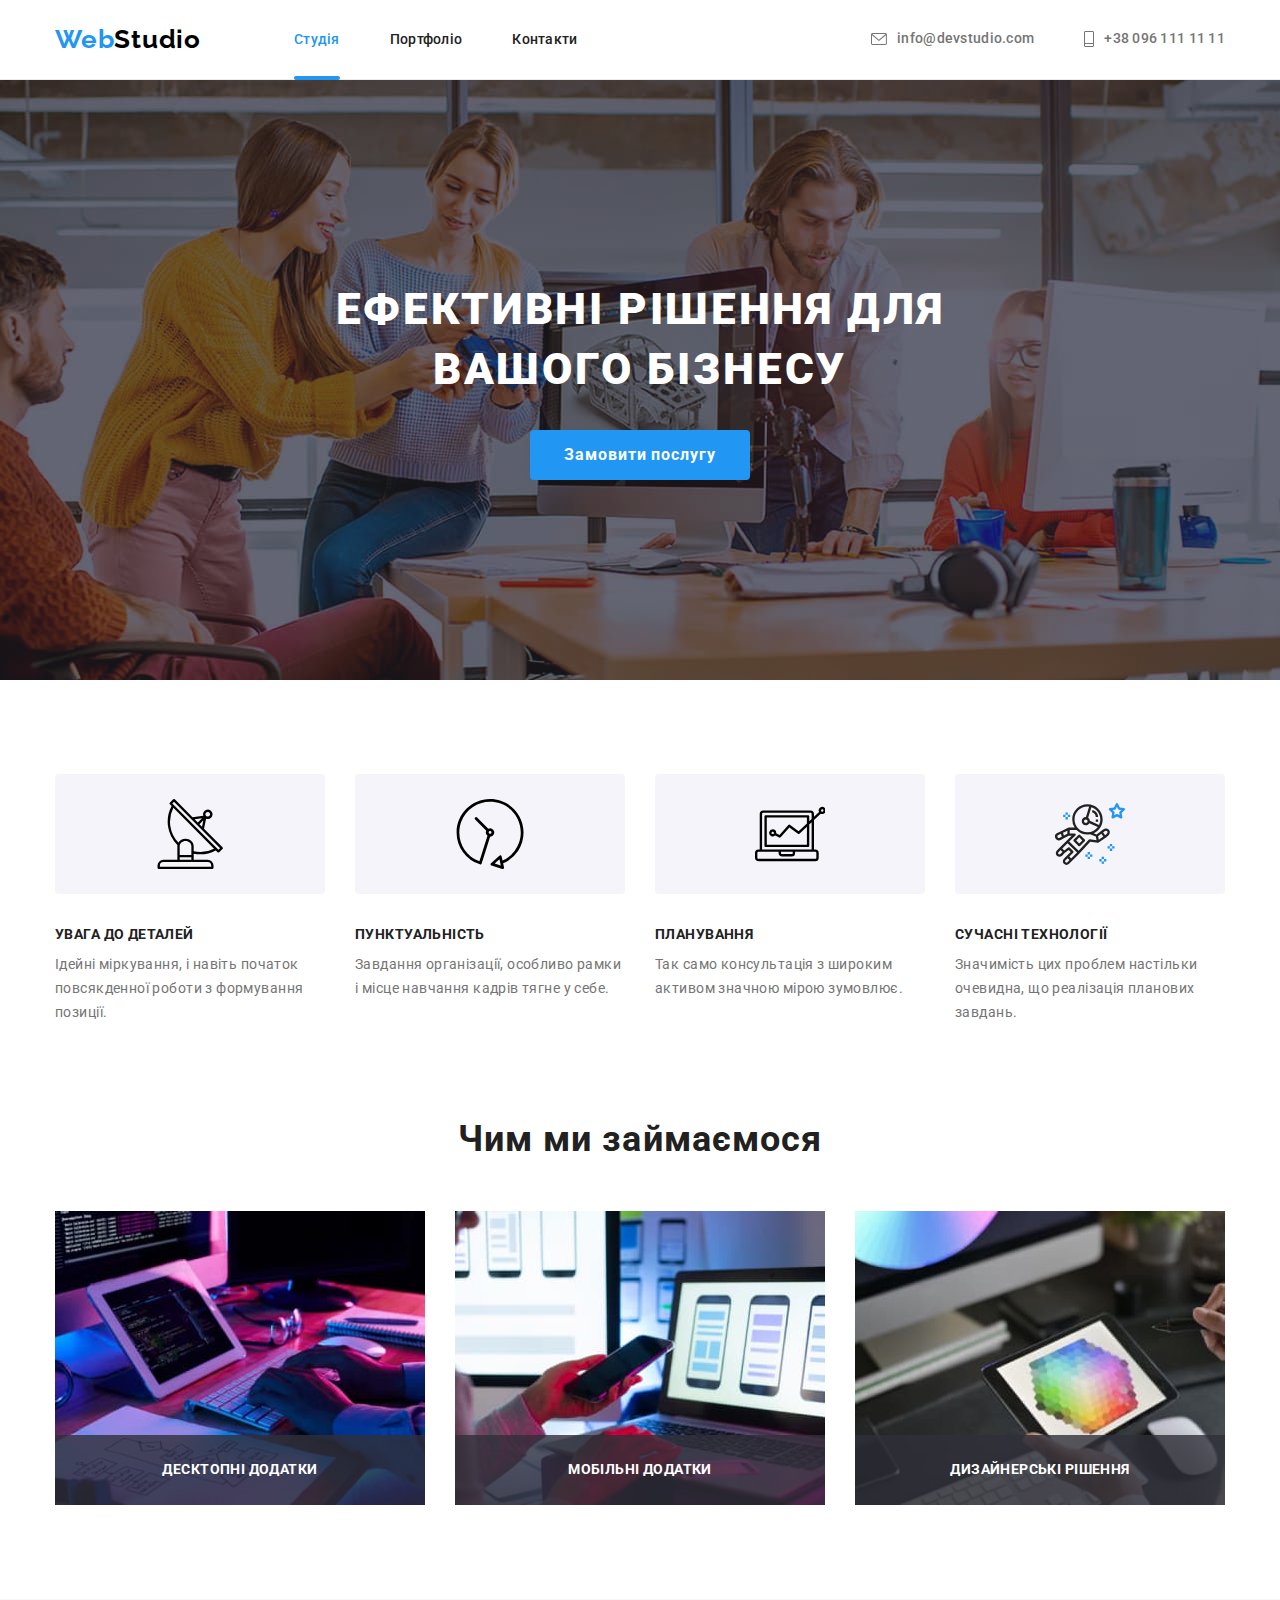
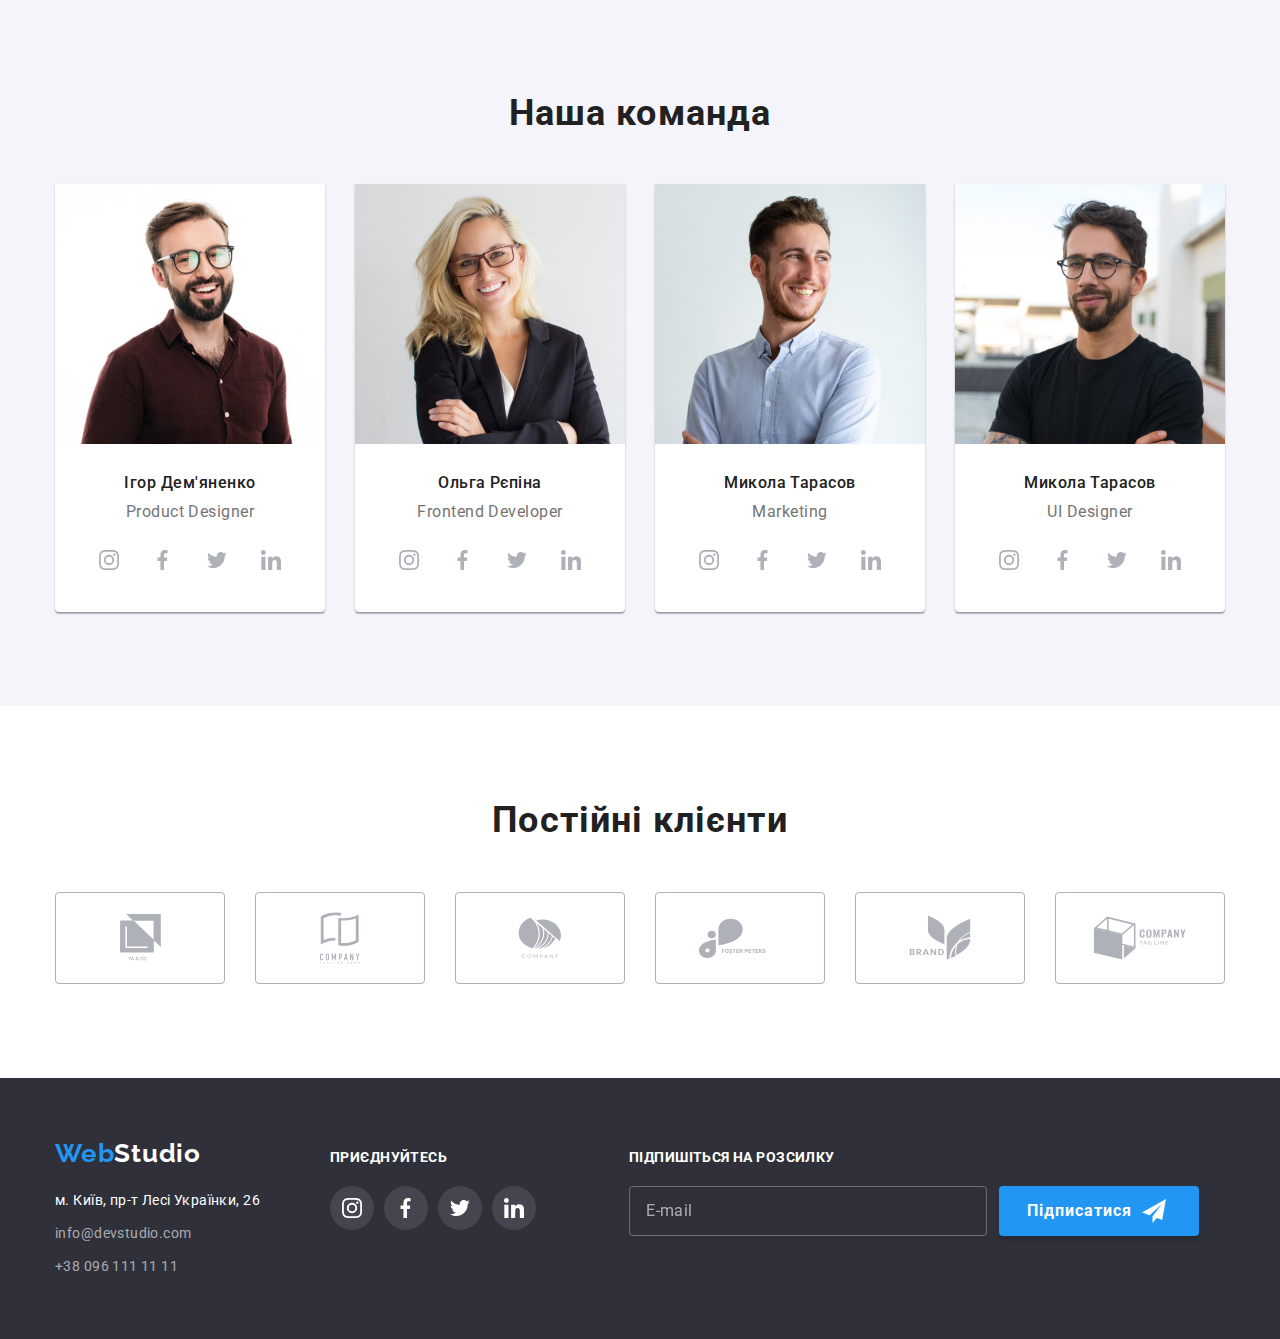
==== commit e1d19498: "fix modal and  +gap" ====
--- a/index.html
+++ b/index.html
@@ -48,28 +48,49 @@
 		   <button data-modal-open class="button" type="button">Замовити послугу</button>
 			<div data-modal class="backdrop is-hidden" >
 				<div class="modal">
-					<form action="" class="decision-form">
+					<form class="decision-form">
 						<p class="decision-form-text">Залиште свої дані, ми вам передзвонимо</p>
 						<p class="form-field">
 							<label for="user-name">Ім'я</label>
 							<input type="text" name="user-name" id="user-name">
+							<span class="form-icon">
+								<svg width="12" height="12">
+									<use href="./images/icons.svg#icon-men"></use>
+								</svg>
+							</span>
 						</p>
 						<p class="form-field">
-							<label for="user-phone">Телефон</label>
-							<input type="phone" name="user-phone" id="user-name">
+							<label for="user-tel">Телефон</label>
+							<input type="tel" name="user-tel" id="user-tel">
+							<span class="form-icon">
+								<svg width="13" height="13">
+									<use href="./images/icons.svg#icon-tel"></use>
+								</svg>
+							</span>
 						</p>
 						<p class="form-field">
-							<label for="">Пошта</label>
+							<label for="user-email">Пошта</label>
 							<input type="email" name="user-email" id="user-email">
+							<span class="form-icon">
+								<svg width="15" height="12">
+									<use href="./images/icons.svg#icon-mail"></use>
+								</svg>
+							</span>
 						</p>
 						<p class="form-field">
 							<label for="coments">Коментар</label>
 							<textarea name="coments" id="coments" placeholder="Введіть текст"></textarea>
 						</p>
-
 						<div class="form-check">
-							<input type="checkbox" name="terms" value="agreement" id="agreement">
-							<label for="agreement">Погоджуюся з розсилкою та приймаю <a href="#" class="agreement-icon">Умови договору</a></label>
+							<label class="label" for="agreement">
+								<input class="input" type="checkbox" name="terms" value="agreement" id="agreement">
+								<span class="chek-icon">
+									<svg width="16" height="15">
+										<use href="./images/icons.svg#icon-like" ></use>
+									</svg>
+								</span>
+								Погоджуюся з розсилкою та приймаю  <a href="#" class="agreement-icon" target="_blank" rel="noreferrer noopener">Умови договору</a>
+							</label>
 						</div>
 						<button class="decision-button" type="submit">Відправити</button>
 					</form>
@@ -383,7 +404,7 @@
 				</ul>
 			</div>
 			<div class="footer-sub">
-				<form action="" class="footer-form">
+				<form class="footer-form">
 					<div class="footer-send">
 						<label for="footer-email">Підпишіться на розсилку</label>
 						<input class="footer-input" type="email" name="email" id="footer-email" placeholder="E-mail">
--- a/css/styles.css
+++ b/css/styles.css
@@ -252,6 +252,7 @@
   position: fixed;
   top: 0;
   left: 0;
+  z-index: 5;
 
   width: 100%;
   height: 100%;
@@ -313,6 +314,8 @@
 
   transition: border 250ms cubic-bezier(0.4, 0, 0.2, 1),
     fill 250ms cubic-bezier(0.4, 0, 0.2, 1);
+
+  cursor: pointer;
 }
 
 .modal-button:hover svg {
@@ -337,6 +340,8 @@
 }
 
 .form-field {
+  position: relative;
+
   display: flex;
   flex-direction: column;
   align-items: flex-start;
@@ -353,21 +358,42 @@
 }
 
 .form-field input {
+  padding: 11px 14px 11px 42px;
+}
+
+.form-field input,
+.form-field textarea {
   width: 100%;
-  padding: 14px;
 
   border: 1px solid rgba(33, 33, 33, 0.2);
   border-radius: 4px;
+
+  transition: border 250ms cubic-bezier(0.4, 0, 0.2, 1);
+}
+
+.form-field input:focus {
+  outline: none;
+  border: 1px solid var(--accent-color);
+}
+
+.form-icon {
+  position: absolute;
+  top: 55%;
+  left: 15px;
+
+  display: inline-block;
+  transition: fill 250ms cubic-bezier(0.4, 0, 0.2, 1);
+}
+
+.form-field input:focus + .form-icon svg {
+  fill: var(--accent-color);
 }
 
 .form-field textarea {
-  width: 100%;
   height: 120px;
   padding: 12px 16px;
   margin-bottom: 10px;
   resize: none;
-  border: 1px solid rgba(33, 33, 33, 0.2);
-  border-radius: 4px;
 }
 
 .form-field textarea::placeholder {
@@ -377,29 +403,84 @@
   color: rgba(117, 117, 117, 0.5);
 }
 
+.form-field textarea:focus {
+  outline: none;
+  border: 1px solid var(--accent-color);
+}
+
 .form-check {
   display: flex;
   align-items: center;
   margin-bottom: 30px;
 }
 
-.form-check input {
-  margin-right: 9px;
-}
-
-.form-check label {
+.input {
+  position: absolute;
+  white-space: nowrap;
+  width: 1px;
+  height: 1px;
+  overflow: hidden;
+  border: 0;
+  padding: 0;
+  clip: rect(0 0 0 0);
+  clip-path: inset(50%);
+  margin: -1px;
+}
+
+.label {
+  position: relative;
+  display: flex;
+  align-items: center;
+
   font-size: 14px;
   line-height: 1.71;
   letter-spacing: 0.03em;
   color: var(--main-color-text);
 }
 
+.chek-icon {
+  margin-right: 9px;
+  display: inline-block;
+  width: 16px;
+  height: 15px;
+  border-radius: 2px;
+  border: 2px solid var(--secondary-color-text);
+
+  transition: background-color 250ms cubic-bezier(0.4, 0, 0.2, 1),
+    border 250ms cubic-bezier(0.4, 0, 0.2, 1),
+    background-image 250ms cubic-bezier(0.4, 0, 0.2, 1);
+}
+
+.chek-icon svg {
+  fill: transparent;
+  background-origin: border-box;
+
+  position: absolute;
+  top: 4px;
+  left: 0;
+
+  transition: fill 250ms cubic-bezier(0.4, 0, 0.2, 1);
+
+  cursor: pointer;
+}
+
+.input:checked + .chek-icon svg {
+  fill: var(--white-color-text);
+}
+
+.input:checked + .chek-icon {
+  background-color: var(--accent-color);
+  border: 2px solid transparent;
+}
+
 .agreement-icon {
+  margin-left: 4px;
   color: var(--accent-color);
 }
 
 .decision-button {
-  padding: 10px 52px;
+  padding: 8px 50px;
+
   font-weight: 700;
   font-size: 16px;
   line-height: 1.88;
@@ -408,8 +489,19 @@
   background-color: var(--accent-color);
   box-shadow: 0px 4px 4px rgba(0, 0, 0, 0.15);
   border-radius: 4px;
-  border: none;
+  border: 1px solid transparent;
   cursor: pointer;
+
+  transition: background-color 250ms cubic-bezier(0.4, 0, 0.2, 1),
+    color 250ms cubic-bezier(0.4, 0, 0.2, 1),
+    border 250ms cubic-bezier(0.4, 0, 0.2, 1);
+}
+
+.decision-button:hover,
+.desision-button:focus {
+  background-color: var(--white-color-text);
+  color: var(--accent-color);
+  border: 1px solid var(--accent-color);
 }
 
 /* =================SECTION ADVANTAGES ==================*/
@@ -421,17 +513,14 @@
 .advantages-list {
   display: flex;
   flex-wrap: wrap;
-  justify-content: space-between;
+
+  gap: 30px;
 
   list-style: none;
 }
 
 .advantages-list li {
-  flex-basis: calc((100% - 90px) / 4);
-}
-
-.advantages-list li:not(:last-child) {
-  margin-right: 30px;
+  max-width: 270px;
 }
 
 .advantages-svg {
@@ -479,18 +568,14 @@
 .doing-items {
   display: flex;
   flex-wrap: wrap;
-  justify-content: space-between;
+
+  gap: 30px;
 
   list-style: none;
 }
 
 .doing-items li {
   position: relative;
-  flex-basis: calc((100% - 60px) / 3);
-}
-
-.doing-items li:not(:last-child) {
-  margin-right: 30px;
 }
 
 .applications {
@@ -526,21 +611,16 @@
 .team-list {
   display: flex;
   flex-wrap: wrap;
-  justify-content: space-between;
+
+  gap: 30px;
 
   list-style: none;
 }
 
 .team-item {
-  flex-basis: calc((100% - 90px) / 4);
-
   background-color: var(--white-color-text);
   box-shadow: var(--team-item-shadow);
   border-radius: 0px 0px 4px 4px;
-}
-
-.team-item:not(:last-child) {
-  margin-right: 30px;
 }
 
 .team-content {
@@ -601,13 +681,12 @@
 
 .client-list {
   display: flex;
+  flex-wrap: wrap;
   justify-content: space-between;
 
+  gap: 30px;
+
   list-style: none;
-}
-
-.client-item:not(:last-child) {
-  margin-right: 30px;
 }
 
 .client-link {
@@ -863,10 +942,6 @@
 }
 
 .works-list li {
-  margin-right: 30px;
-  margin-bottom: 30px;
-  flex-basis: calc((100% - 60px) / 3);
-
   border: 1px solid var(--header-border);
 
   transition: box-shadow 250ms cubic-bezier(0.4, 0, 0.2, 1);
